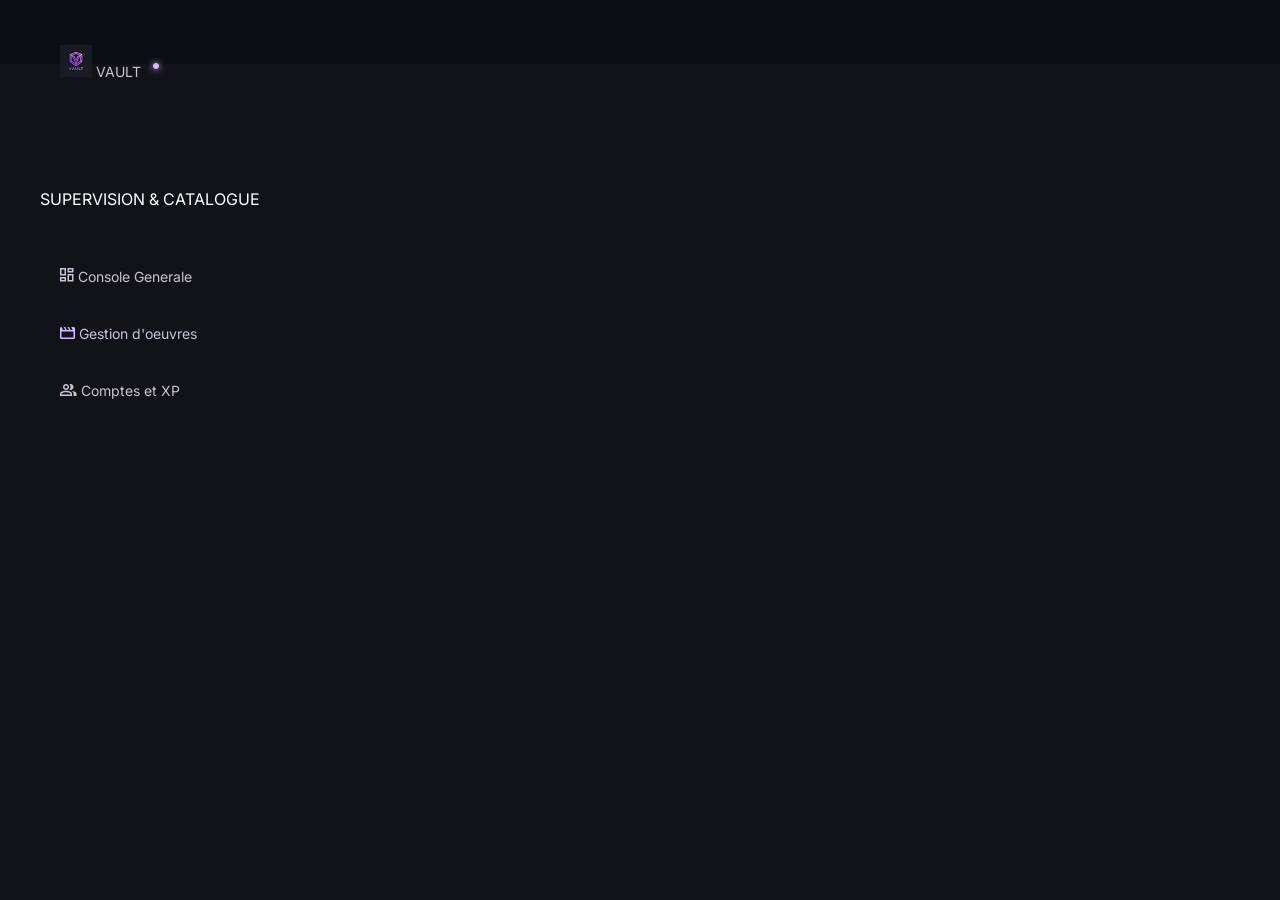
==== admin.html @ 94d4f2fa "Merge branch 'feature/admin_page_navigation' # Conflicts: #	admin.html #	assets/css/style.css" ====
<!doctype html>
<html lang="fr">
<head>
    <meta charset="UTF-8">
    <meta name="viewport" content="width=device-width, initial-scale=1">
    <meta name="color-scheme" content="dark">
    <title>Vault - Admin</title>
    <link rel="stylesheet" href="./assets/css/reset.css">
    <link rel="stylesheet" href="./assets/css/style.css">
    <link rel="stylesheet" href="./assets/css/pages/admin.css">
    <!-- Fonts  -->
    <link rel="preconnect" href="https://fonts.googleapis.com">
    <link rel="preconnect" href="https://fonts.gstatic.com" crossorigin>
    <link href="https://fonts.googleapis.com/css2?family=Inter:ital,opsz,wght@0,14..32,100..900;1,14..32,100..900&family=JetBrains+Mono:ital,wght@0,100..800;1,100..800&family=Space+Grotesk:wght@300..700&display=swap"
          rel="stylesheet">
</head>
<body>
<header>
    <nav class="navigation">
        <h2>
            <a href="index.html">
                <img src="./assets/images/VAULT Logo.png" alt="">
                VAULT
                <img src="./assets/images/point violet.png" alt="">
            </a>
        </h2>
        <p>SUPERVISION &amp; CATALOGUE</p>
        <ul>
            <li>
                <a href="#">
                    <img src="./assets/images/Icon admin 1.png" alt="">
                    Console Generale
                </a>
            </li>
            <li>
                <a href="#">
                    <img src="./assets/images/Icon admin 2.png" alt="">
                    Gestion d'oeuvres
                </a>
            </li>
            <li>
                <a href="#">
                    <img src="./assets/images/Icon admin 3.png" alt="">
                    Comptes et XP
                </a>
            </li>
        </ul>
    </nav>
</header>
<main>
    <!--- Le contenu de la page ICI --->
</main>
<footer>
    <!-- TODO -->
</footer>
</body>
</html>
---- assets/css/style.css ----
body {
    background-color: #111319;
}

/** Global header layout */

body > header {
    display: flex;
    align-items: center;
    justify-content: space-between;
    padding: 0 48px;
    height: 64px;
    white-space: nowrap;
    gap: 24px;
    font-family: Inter, sans-serif;
    background-color: #0C0E14D9;
}

body > header > div {
    gap: 24px;
    display: flex;
    align-items: center;
}

body > header div.right_container {
    gap: 16px;
}

body > header a {
    text-decoration: none;
    color: inherit;
}

/** Logo container */

body > header .main_logo_container {
    display: flex;
    align-items: center;
    gap: 8px;
    font-family: "Space Grotesk", sans-serif;
}

body > header .main_logo_container::after {
    content: "";
    display: block;
    width: 6px;
    height: 6px;
    background-color: #D0BCFF;
    border-radius: 50%;
    box-shadow: 0 0 8px 0 #D0BCFF;

}

body > header .main_logo_container .logo {
    height: 32px;
}

body > header .main_logo_container .logo img {
    height: 100%;
}

body > header .main_logo_container h2 {
    font-weight: 700;
    font-size: 18px;
    letter-spacing: 0.9px;
    color: #E2E2EB;
}

/** Navigation menu */

body > header nav {
    display: flex;
    align-items: baseline;
    gap: 24px;
}

body > header nav a {
    color: #CBC3D7;
    font-size: 14px;
    font-weight: 400;
    display: flex;
    align-items: center;
    gap: 4px;
}

body > header nav a.selected {
    color: #D0BCFF;
    font-weight: 600;
}

body > header nav a .inline_level_indicator {
    background-color: #33343B;
    padding: 2px 4px;
    border-radius: 4px;
    font-size: 10px;
    font-weight: 600;
    letter-spacing: 0.25px;
    color: #FFB95F;
    font-family: "JetBrains Mono", sans-serif;
}

body > header nav a .inline_admin_indicator {
    background-color: #6001D1;
    padding: 2px 4px;
    border-radius: 4px;
    font-size: 10px;
    font-weight: 600;
    letter-spacing: 0.5px;
    color: #C9AEFF;
    font-family: "JetBrains Mono", sans-serif;
}

/** Search bar */

body > header .search_bar {
    display: flex;
    align-items: center;
    background-color: #191B22;
    gap: 4px;
    padding: 4px 16px;
    border-radius: 8px;
}

body > header .search_bar input {
    min-width: 256px;
    background-color: transparent;
    border: none;
    padding: 0;
}

body > header .search_bar .icon {
    height: 13.5px;
}

body > header .search_bar .keyboard_indicator {
    padding: 2px 4px;
    background-color: #1E1F26;
    border-radius: 2px;
    font-weight: 600;
    font-size: 10px;
    color: #958EA0;
    letter-spacing: -0.25px;
    line-height: 12px;
    font-family: "JetBrains Mono", sans-serif;
}

body > header .search_bar input::placeholder {
    font-size: 12px;
    font-weight: 500;
    vertical-align: middle;
    color: #958EA0;
    font-family: "JetBrains Mono", sans-serif;
}

/** Level container */

body > header .level_container {
    display: flex;
    align-items: center;
    padding: 6px 16px;
    background-color: #191B22;
    border-radius: 12px;
    gap: 4px;
    font-size: 12px;
    font-weight: 700;
    font-family: "JetBrains Mono", sans-serif;
}

body > header .level_container .level_indicator {
    height: 20px;
    width: 20px;
    border-radius: 50%;
    /** Radial progress copied from https://nikitahl.com/circle-progress-bar-css */
    background: radial-gradient(closest-side, #191B22 79%, transparent 80% 100%),
    /* ---------------------------------| Place here the percentage of completion*/
    conic-gradient(#33343B calc(100% - 25%), #FFB95F 0);
}

body > header .level_container .level {
    color: #FFB95F;
}

body > header .level_container .dot_separator {
    font-weight: 400;
    font-family: Inter, sans-serif;
    color: #958EA0;
}

body > header .level_container .xp {
    font-size: 10px;
    font-weight: 500;
    color: #CBC3D7;
}

/** Account menu */

body > header .account_menu {
    display: flex;
    align-items: center;
    gap: 4px;
    padding: 2px;
}

body > header .account_menu .profile_picture {
    height: 32px;
    border-radius: 12px;
    border: 1px solid #D0BCFF66;
}

body > header .account_menu .caret {
    width: 7px;
}

body > main {
    padding: 24px 48px;
}
---- assets/css/pages/admin.css ----
.navigation li {
width: 340px;
margin-bottom: 10px;

}

.nav li:hover {
background-color: rgba(255, 255, 255, 0.10);
cursor: pointer;
}


.navigation {
    position: absolute;
    top: 30px;
    left: 40px;
    display: flex;
    flex-direction: column;
}


.navigation a {
    display: block;
    padding: 15px 20px;

    border-radius: 15px;
    text-decoration: none;
    transition: 0.2s;
}


.navigation a:hover {
background-color: #2c2c33;
color: #c5a3ff;
}

.navigation h2 {
    margin: 0 0 50px 0;
}

.navigation p {
    margin: 20px 0;
}

.navigation ul {
    list-style: none;
    padding: 0;
    margin: 0;
}


.navigation li {
    margin-bottom: 10px;
}

.navigation a {
    text-decoration: none;
}
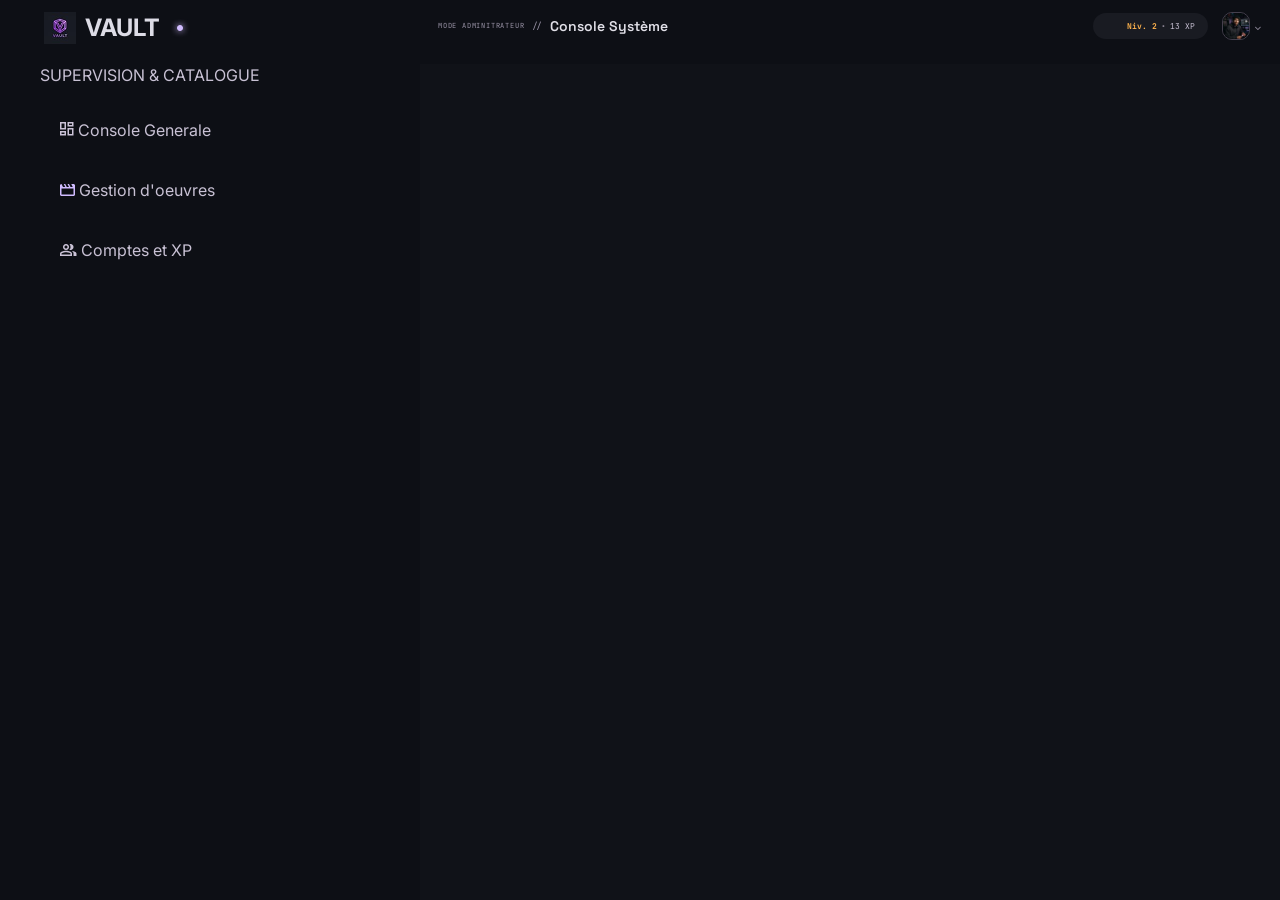
==== commit 6327807f: "Vault recentering with the addition of the top bar" ====
--- a/admin.html
+++ b/admin.html
@@ -6,7 +6,7 @@
     <meta name="color-scheme" content="dark">
     <title>Vault - Admin</title>
     <link rel="stylesheet" href="./assets/css/reset.css">
-    <link rel="stylesheet" href="./assets/css/style.css">
+    <link rel="stylesheet" href="./assets/css/style.css"> 
     <link rel="stylesheet" href="./assets/css/pages/admin.css">
     <!-- Fonts  -->
     <link rel="preconnect" href="https://fonts.googleapis.com">
@@ -15,43 +15,83 @@
           rel="stylesheet">
 </head>
 <body>
-<header>
-    <nav class="navigation">
-        <h2>
-            <a href="index.html">
-                <img src="./assets/images/VAULT Logo.png" alt="">
-                VAULT
-                <img src="./assets/images/point violet.png" alt="">
-            </a>
-        </h2>
-        <p>SUPERVISION &amp; CATALOGUE</p>
-        <ul>
-            <li>
-                <a href="#">
-                    <img src="./assets/images/Icon admin 1.png" alt="">
-                    Console Generale
+    <body class="admin_page">
+
+    <header class="admin_sidemenu">
+        <nav class="navigation">
+            <h2>
+                <a href="index.html">
+                    <img src="./assets/images/VAULT Logo.png" alt="">
+                    VAULT
+                    <img src="./assets/images/point violet.png" alt="">
                 </a>
-            </li>
-            <li>
-                <a href="#">
-                    <img src="./assets/images/Icon admin 2.png" alt="">
-                    Gestion d'oeuvres
-                </a>
-            </li>
-            <li>
-                <a href="#">
-                    <img src="./assets/images/Icon admin 3.png" alt="">
-                    Comptes et XP
-                </a>
-            </li>
-        </ul>
-    </nav>
-</header>
-<main>
-    <!--- Le contenu de la page ICI --->
-</main>
-<footer>
-    <!-- TODO -->
-</footer>
+            </h2>
+
+            <p>SUPERVISION &amp; CATALOGUE</p>
+
+            <ul>
+                <li>
+                    <a href="#">
+                        <img src="./assets/images/Icon admin 1.png" alt="">
+                        Console Generale
+                    </a>
+                </li>
+
+                <li>
+                    <a href="#">
+                        <img src="./assets/images/Icon admin 2.png" alt="">
+                        Gestion d'oeuvres
+                    </a>
+                </li>
+
+                <li>
+                    <a href="#">
+                        <img src="./assets/images/Icon admin 3.png" alt="">
+                        Comptes et XP
+                    </a>
+                </li>
+            </ul>
+        </nav>
+    </header>
+
+    <main class="top_bar">
+        <div class="console">
+            <div class="console_title">
+                <span class="console_mode">MODE ADMINITRATEUR</span>
+                <span class="console_separator">//</span>
+                <h1>Console Système</h1>
+            </div>
+
+            <div class="console_account">
+                <div class="console_experience">
+                    <img
+                        src="./assets/images/level-indicator.svg"
+                        alt=""
+                        class="console_indicator"
+                    >
+                    <span class="console_level">Niv. 2</span>
+                    <span class="console_dot">•</span>
+                    <span>13 XP</span>
+                </div>
+
+                <div class="console_profile">
+                    <img
+                        src="./assets/images/profil-picture.jpg"
+                        alt="Photo de profil"
+                        class="console_avatar"
+                    >
+                    <span class="console_arrow">⌄</span>
+                </div>
+            </div>
+        </div>
+
+        <!-- Page content -->
+    </main>
+
+    <footer class="admin_footer">
+        <!-- TODO -->
+    </footer>
+
+</body>
 </body>
 </html>
--- a/assets/css/style.css
+++ b/assets/css/style.css
@@ -1,214 +1,5 @@
 body {
     background-color: #111319;
-}
-
-/** Global header layout */
-
-body > header {
-    display: flex;
-    align-items: center;
-    justify-content: space-between;
-    padding: 0 48px;
-    height: 64px;
-    white-space: nowrap;
-    gap: 24px;
-    font-family: Inter, sans-serif;
-    background-color: #0C0E14D9;
-}
-
-body > header > div {
-    gap: 24px;
-    display: flex;
-    align-items: center;
-}
-
-body > header div.right_container {
-    gap: 16px;
-}
-
-body > header a {
-    text-decoration: none;
-    color: inherit;
-}
-
-/** Logo container */
-
-body > header .main_logo_container {
-    display: flex;
-    align-items: center;
-    gap: 8px;
-    font-family: "Space Grotesk", sans-serif;
-}
-
-body > header .main_logo_container::after {
-    content: "";
-    display: block;
-    width: 6px;
-    height: 6px;
-    background-color: #D0BCFF;
-    border-radius: 50%;
-    box-shadow: 0 0 8px 0 #D0BCFF;
-
-}
-
-body > header .main_logo_container .logo {
-    height: 32px;
-}
-
-body > header .main_logo_container .logo img {
-    height: 100%;
-}
-
-body > header .main_logo_container h2 {
-    font-weight: 700;
-    font-size: 18px;
-    letter-spacing: 0.9px;
-    color: #E2E2EB;
-}
-
-/** Navigation menu */
-
-body > header nav {
-    display: flex;
-    align-items: baseline;
-    gap: 24px;
-}
-
-body > header nav a {
-    color: #CBC3D7;
-    font-size: 14px;
-    font-weight: 400;
-    display: flex;
-    align-items: center;
-    gap: 4px;
-}
-
-body > header nav a.selected {
-    color: #D0BCFF;
-    font-weight: 600;
-}
-
-body > header nav a .inline_level_indicator {
-    background-color: #33343B;
-    padding: 2px 4px;
-    border-radius: 4px;
-    font-size: 10px;
-    font-weight: 600;
-    letter-spacing: 0.25px;
-    color: #FFB95F;
-    font-family: "JetBrains Mono", sans-serif;
-}
-
-body > header nav a .inline_admin_indicator {
-    background-color: #6001D1;
-    padding: 2px 4px;
-    border-radius: 4px;
-    font-size: 10px;
-    font-weight: 600;
-    letter-spacing: 0.5px;
-    color: #C9AEFF;
-    font-family: "JetBrains Mono", sans-serif;
-}
-
-/** Search bar */
-
-body > header .search_bar {
-    display: flex;
-    align-items: center;
-    background-color: #191B22;
-    gap: 4px;
-    padding: 4px 16px;
-    border-radius: 8px;
-}
-
-body > header .search_bar input {
-    min-width: 256px;
-    background-color: transparent;
-    border: none;
-    padding: 0;
-}
-
-body > header .search_bar .icon {
-    height: 13.5px;
-}
-
-body > header .search_bar .keyboard_indicator {
-    padding: 2px 4px;
-    background-color: #1E1F26;
-    border-radius: 2px;
-    font-weight: 600;
-    font-size: 10px;
-    color: #958EA0;
-    letter-spacing: -0.25px;
-    line-height: 12px;
-    font-family: "JetBrains Mono", sans-serif;
-}
-
-body > header .search_bar input::placeholder {
-    font-size: 12px;
-    font-weight: 500;
-    vertical-align: middle;
-    color: #958EA0;
-    font-family: "JetBrains Mono", sans-serif;
-}
-
-/** Level container */
-
-body > header .level_container {
-    display: flex;
-    align-items: center;
-    padding: 6px 16px;
-    background-color: #191B22;
-    border-radius: 12px;
-    gap: 4px;
-    font-size: 12px;
-    font-weight: 700;
-    font-family: "JetBrains Mono", sans-serif;
-}
-
-body > header .level_container .level_indicator {
-    height: 20px;
-    width: 20px;
-    border-radius: 50%;
-    /** Radial progress copied from https://nikitahl.com/circle-progress-bar-css */
-    background: radial-gradient(closest-side, #191B22 79%, transparent 80% 100%),
-    /* ---------------------------------| Place here the percentage of completion*/
-    conic-gradient(#33343B calc(100% - 25%), #FFB95F 0);
-}
-
-body > header .level_container .level {
-    color: #FFB95F;
-}
-
-body > header .level_container .dot_separator {
-    font-weight: 400;
-    font-family: Inter, sans-serif;
-    color: #958EA0;
-}
-
-body > header .level_container .xp {
-    font-size: 10px;
-    font-weight: 500;
-    color: #CBC3D7;
-}
-
-/** Account menu */
-
-body > header .account_menu {
-    display: flex;
-    align-items: center;
-    gap: 4px;
-    padding: 2px;
-}
-
-body > header .account_menu .profile_picture {
-    height: 32px;
-    border-radius: 12px;
-    border: 1px solid #D0BCFF66;
-}
-
-body > header .account_menu .caret {
-    width: 7px;
 }
 
 body > main {
--- a/assets/css/pages/admin.css
+++ b/assets/css/pages/admin.css
@@ -1,58 +1,221 @@
-.navigation li {
-width: 340px;
-margin-bottom: 10px;
-
-}
-
-.nav li:hover {
-background-color: rgba(255, 255, 255, 0.10);
-cursor: pointer;
-}
-
-
-.navigation {
-    position: absolute;
-    top: 30px;
-    left: 40px;
+.admin_page,
+.admin_page * {
+    box-sizing: border-box;
+}
+
+/* Page layout */
+
+.admin_page {
+    display: grid;
+    grid-template-columns: 420px minmax(0, 1fr);
+    grid-template-rows: 1fr auto;
+    align-items: stretch;
+    gap: 0;
+    min-height: 100vh;
+    margin: 0;
+    padding: 0;
+    background-color: #0d0f15;
+    color: #c8c1d4;
+    font-family: "Inter", sans-serif;
+}
+
+/* Sidebar */
+
+.admin_page > .admin_sidemenu {
+    grid-column: 1;
+    grid-row: 1 / 3;
+    position: static;
     display: flex;
     flex-direction: column;
-}
-
-
-.navigation a {
+    justify-content: flex-start;
+    align-items: stretch;
+    width: auto;
+    height: auto;
+    min-height: 0;
+    margin: 0;
+    padding: 10px 40px 30px;
+    transform: none;
+    background-color: #0d0f15;
+}
+
+.admin_page > .admin_sidemenu > .navigation {
+    position: static;
+    display: flex;
+    flex-direction: column;
+    justify-content: flex-start;
+    align-items: stretch;
+    flex: 0 0 auto;
+    gap: 0;
+    width: 100%;
+    height: auto;
+    min-height: 0;
+    margin: 0;
+    padding: 0;
+    transform: none;
+}
+
+.admin_page .navigation h2 a {
+    display: flex;
+    flex-direction: row;
+    align-items: center;
+    gap: 9px;
+    height: 35px;
+    padding: 0 4px;
+    color: #dddce6;
+    line-height: 1;
+    text-decoration: none;
+}
+
+.admin_page .navigation p {
+    margin: 20px 0;
+}
+
+.admin_page .navigation ul {
+    list-style: none;
+    margin: 0;
+    padding: 0;
+}
+
+.admin_page .navigation li {
+    width: 340px;
+    margin-bottom: 10px;
+}
+
+.admin_page .navigation a {
     display: block;
     padding: 15px 20px;
-
     border-radius: 15px;
+    color: inherit;
     text-decoration: none;
     transition: 0.2s;
 }
 
-
-.navigation a:hover {
-background-color: #2c2c33;
-color: #c5a3ff;
-}
-
-.navigation h2 {
-    margin: 0 0 50px 0;
-}
-
-.navigation p {
-    margin: 20px 0;
-}
-
-.navigation ul {
-    list-style: none;
-    padding: 0;
-    margin: 0;
-}
-
-
-.navigation li {
-    margin-bottom: 10px;
-}
-
-.navigation a {
-    text-decoration: none;
+.admin_page .navigation a:hover {
+    background-color: #2c2c33;
+    color: #c5a3ff;
+}
+
+/* Main content */
+
+.admin_page > .top_bar {
+    grid-column: 2;
+    grid-row: 1;
+    position: static;
+    display: block;
+    width: auto;
+    min-width: 0;
+    margin: 0;
+    padding: 0;
+    background-color: #101218;
+}
+
+.admin_page > .admin_footer {
+    grid-column: 2;
+    grid-row: 2;
+    position: static;
+    margin: 0;
+}
+
+/* Console bar */
+
+.console {
+    display: flex;
+    align-items: center;
+    justify-content: space-between;
+    flex-wrap: wrap;
+    gap: 12px 20px;
+    height: auto;
+    min-height: 64px;
+    padding: 12px 18px 24px;
+    background-color: #0d0f15;
+    color: #c8c1d4;
+    font-family: "Inter", sans-serif;
+}
+
+.console_title {
+    display: flex;
+    align-items: center;
+    flex-wrap: wrap;
+    gap: 8px;
+    min-width: 0;
+}
+
+.console_mode {
+    color: #9993a6;
+    font-family: "JetBrains Mono", monospace;
+    font-size: 7px;
+    letter-spacing: 0.8px;
+    white-space: nowrap;
+}
+
+.console_separator {
+    color: #9993a6;
+    font-family: "JetBrains Mono", monospace;
+    font-size: 9px;
+}
+
+.console_title h1 {
+    margin: 0;
+    color: #e0dfe7;
+    font-family: "Space Grotesk", sans-serif;
+    font-size: 14px;
+    font-weight: 600;
+    line-height: 1.2;
+    white-space: nowrap;
+}
+
+.console_account {
+    display: flex;
+    align-items: center;
+    gap: 14px;
+    flex-shrink: 0;
+}
+
+.console_experience {
+    display: flex;
+    align-items: center;
+    justify-content: center;
+    gap: 4px;
+    width: 115px;
+    height: 26px;
+    border-radius: 15px;
+    background-color: #191b22;
+    font-family: "JetBrains Mono", monospace;
+    font-size: 8px;
+    white-space: nowrap;
+}
+
+.console_indicator {
+    display: block;
+    width: 16px;
+    height: 16px;
+}
+
+.console_level {
+    color: #ffb34d;
+    font-weight: bold;
+}
+
+.console_dot {
+    color: #86808e;
+}
+
+.console_profile {
+    display: flex;
+    align-items: center;
+    gap: 4px;
+}
+
+.console_avatar {
+    display: block;
+    width: 28px;
+    height: 28px;
+    border: 1px solid #45404e;
+    border-radius: 10px;
+    object-fit: cover;
+}
+
+.console_arrow {
+    color: #9993a6;
+    font-size: 10px;
 }
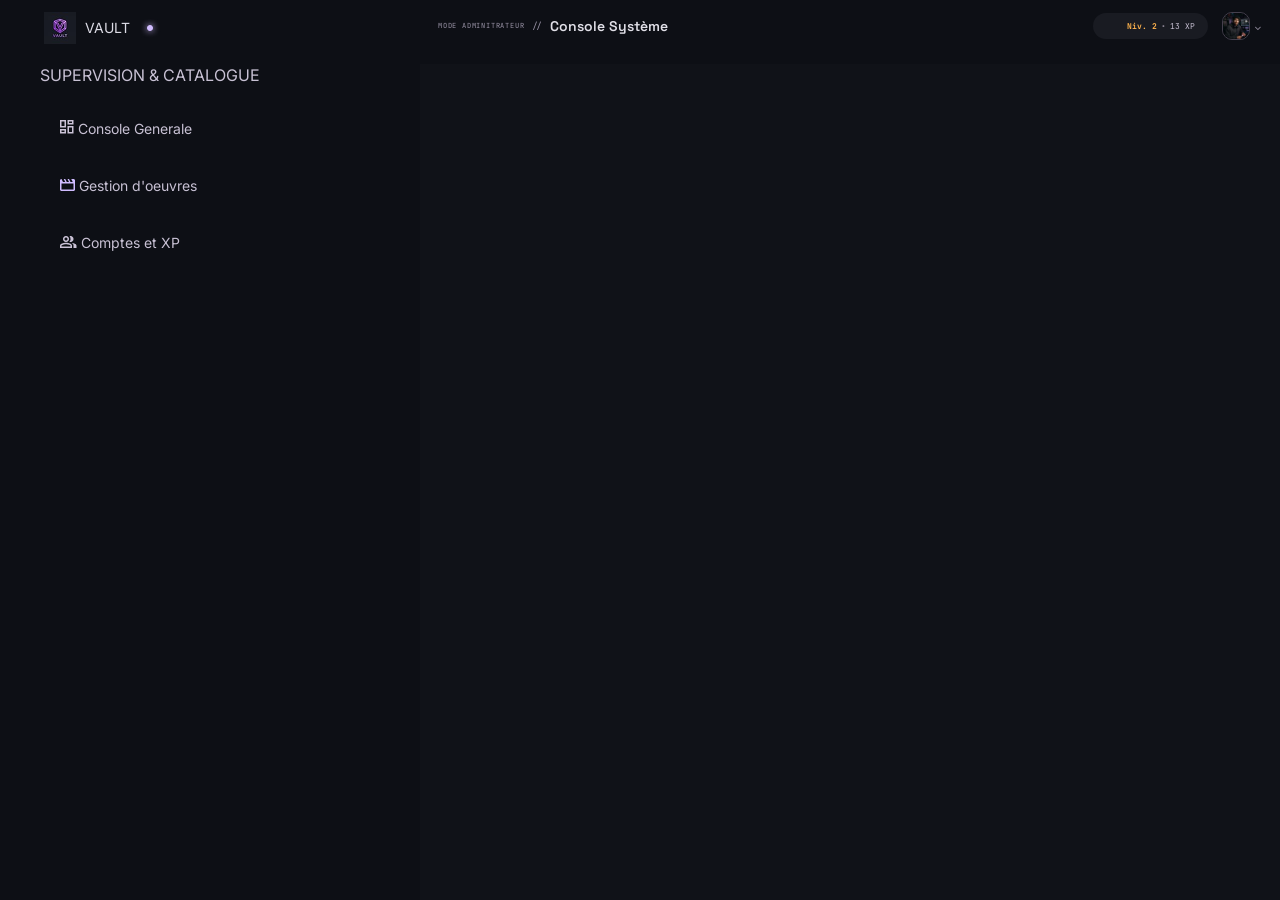
==== commit 9a03f760: "merge feature/admin_page_naviagtion" ====
--- a/admin.html
+++ b/admin.html
@@ -6,7 +6,8 @@
     <meta name="color-scheme" content="dark">
     <title>Vault - Admin</title>
     <link rel="stylesheet" href="./assets/css/reset.css">
-    <link rel="stylesheet" href="./assets/css/style.css"> 
+    <link rel="stylesheet" href="./assets/css/style.css">
+    <link rel="stylesheet" href="./assets/css/components/header.css">
     <link rel="stylesheet" href="./assets/css/pages/admin.css">
     <!-- Fonts  -->
     <link rel="preconnect" href="https://fonts.googleapis.com">
--- a/assets/css/components/header.css
+++ b/assets/css/components/header.css
@@ -0,0 +1,237 @@
+/** Global header layout */
+
+body > header {
+    display: flex;
+    align-items: center;
+    justify-content: space-between;
+    padding: 0 48px;
+    height: 64px;
+    white-space: nowrap;
+    gap: 24px;
+    font-family: Inter, sans-serif;
+    background-color: #0C0E14D9;
+}
+
+body > header > div {
+    gap: 24px;
+    display: flex;
+    align-items: center;
+}
+
+body > header div.right_container {
+    gap: 16px;
+}
+
+body > header a {
+    text-decoration: none;
+    color: inherit;
+}
+
+/** Logo container */
+
+body > header .main_logo_container {
+    display: flex;
+    align-items: center;
+    gap: 8px;
+    font-family: "Space Grotesk", sans-serif;
+}
+
+body > header .main_logo_container::after {
+    content: "";
+    display: block;
+    width: 6px;
+    height: 6px;
+    background-color: #D0BCFF;
+    border-radius: 50%;
+    box-shadow: 0 0 8px 0 #D0BCFF;
+
+}
+
+body > header .main_logo_container .logo {
+    height: 32px;
+}
+
+body > header .main_logo_container .logo img {
+    height: 100%;
+}
+
+body > header .main_logo_container h2 {
+    font-weight: 700;
+    font-size: 18px;
+    letter-spacing: 0.9px;
+    color: #E2E2EB;
+}
+
+/** Navigation menu */
+
+body > header nav {
+    display: flex;
+    align-items: baseline;
+    gap: 24px;
+}
+
+body > header nav a {
+    color: #CBC3D7;
+    font-size: 14px;
+    font-weight: 400;
+    display: flex;
+    align-items: center;
+    gap: 4px;
+}
+
+body > header nav a.selected {
+    color: #D0BCFF;
+    font-weight: 600;
+}
+
+body > header nav a .inline_level_indicator {
+    background-color: #33343B;
+    padding: 2px 4px;
+    border-radius: 4px;
+    font-size: 10px;
+    font-weight: 600;
+    letter-spacing: 0.25px;
+    color: #FFB95F;
+    font-family: "JetBrains Mono", sans-serif;
+}
+
+body > header nav a .inline_admin_indicator {
+    background-color: #6001D1;
+    padding: 2px 4px;
+    border-radius: 4px;
+    font-size: 10px;
+    font-weight: 600;
+    letter-spacing: 0.5px;
+    color: #C9AEFF;
+    font-family: "JetBrains Mono", sans-serif;
+}
+
+/** Search bar */
+
+body > header .search_bar {
+    display: flex;
+    align-items: center;
+    background-color: #191B22;
+    gap: 4px;
+    padding: 4px 16px;
+    border-radius: 8px;
+}
+
+body > header .search_bar input {
+    min-width: 256px;
+    background-color: transparent;
+    border: none;
+    padding: 0;
+}
+
+body > header .search_bar .icon {
+    height: 13.5px;
+}
+
+body > header .search_bar .keyboard_indicator {
+    padding: 2px 4px;
+    background-color: #1E1F26;
+    border-radius: 2px;
+    font-weight: 600;
+    font-size: 10px;
+    color: #958EA0;
+    letter-spacing: -0.25px;
+    line-height: 12px;
+    font-family: "JetBrains Mono", sans-serif;
+}
+
+body > header .search_bar input::placeholder {
+    font-size: 12px;
+    font-weight: 500;
+    vertical-align: middle;
+    color: #958EA0;
+    font-family: "JetBrains Mono", sans-serif;
+}
+
+/** Level container */
+
+body > header .level_container {
+    display: flex;
+    align-items: center;
+    padding: 6px 16px;
+    background-color: #191B22;
+    border-radius: 12px;
+    gap: 4px;
+    font-size: 12px;
+    font-weight: 700;
+    font-family: "JetBrains Mono", sans-serif;
+}
+
+body > header .level_container .level_indicator {
+    height: 20px;
+    width: 20px;
+    border-radius: 50%;
+    /** Radial progress copied from https://nikitahl.com/circle-progress-bar-css */
+    background: radial-gradient(closest-side, #191B22 79%, transparent 80% 100%),
+    conic-gradient(#33343B calc(100% - 25%), #FFB95F 0);
+    /* ---------------------------------| Place here the percentage of completion*/
+}
+
+body > header .level_container .level {
+    color: #FFB95F;
+}
+
+body > header .level_container .dot_separator {
+    font-weight: 400;
+    font-family: Inter, sans-serif;
+    color: #958EA0;
+}
+
+body > header .level_container .xp {
+    font-size: 10px;
+    font-weight: 500;
+    color: #CBC3D7;
+}
+
+/** Account menu */
+
+body > header .account_menu {
+    display: flex;
+    align-items: center;
+    gap: 4px;
+    padding: 2px;
+}
+
+body > header .account_menu .profile_picture {
+    height: 32px;
+    border-radius: 12px;
+    border: 1px solid #D0BCFF66;
+}
+
+body > header .account_menu .caret {
+    width: 7px;
+}
+
+@media screen and (max-width: 1170px) {
+    body > header .level_container {
+        display: none;
+    }
+}
+
+@media screen and (max-width: 1000px) {
+    body > header .search_bar {
+        display: none;
+    }
+}
+
+@media screen and (max-width: 640px) {
+    body > header nav a .inline_level_indicator,
+    body > header nav a .inline_admin_indicator {
+        display: none;
+    }
+
+    body > header {
+        padding: 0 15px;
+    }
+}
+
+@media screen and (max-width: 530px) {
+    body > header nav a:not(.selected) {
+        display: none;
+    }
+}
--- a/assets/css/pages/admin.css
+++ b/assets/css/pages/admin.css
@@ -115,6 +115,11 @@
     position: static;
     margin: 0;
 }
+
+.navigation li {
+    margin-bottom: 10px;
+}
+
 
 /* Console bar */
 
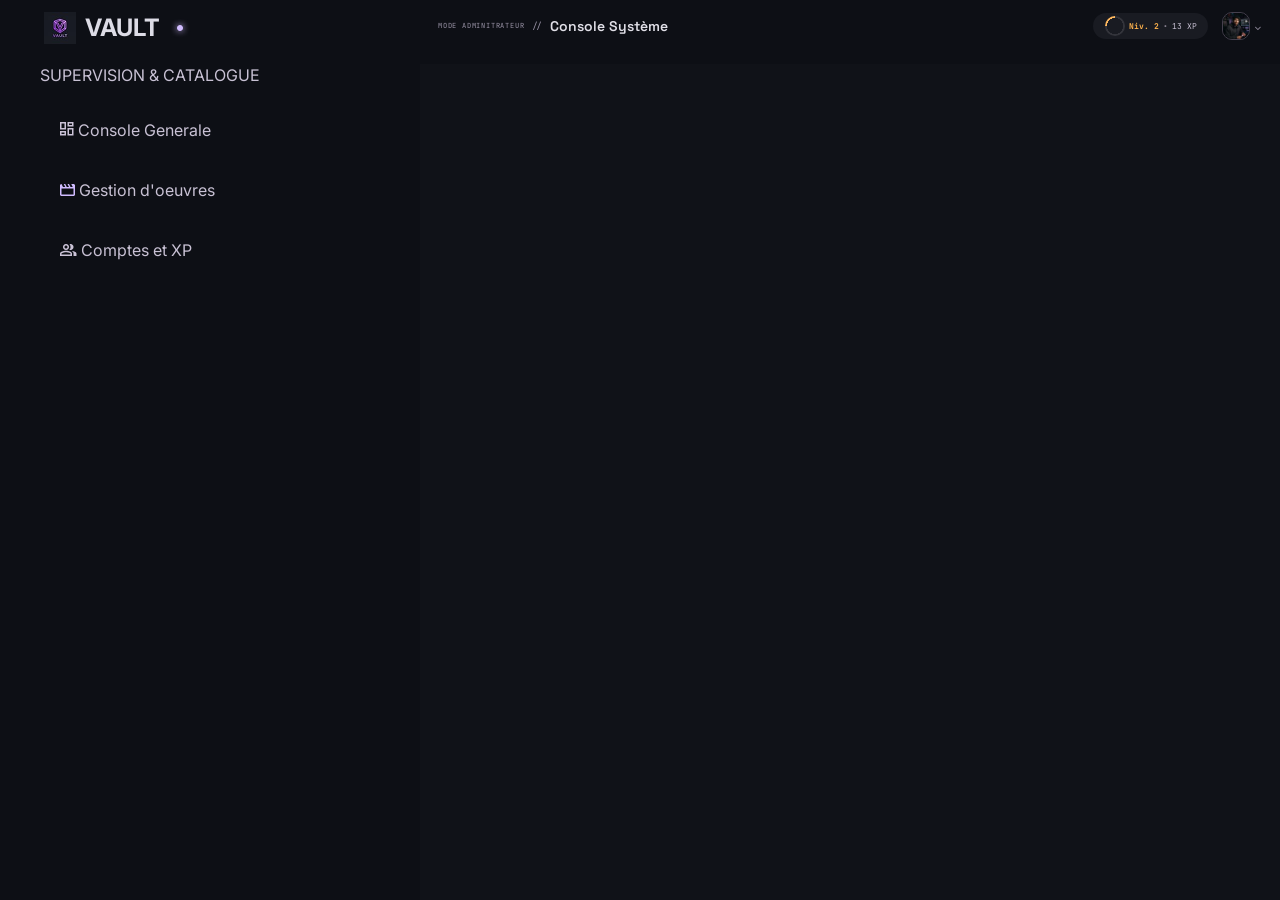
==== commit 9758d14f: "level indicator replacement" ====
--- a/admin.html
+++ b/admin.html
@@ -6,8 +6,7 @@
     <meta name="color-scheme" content="dark">
     <title>Vault - Admin</title>
     <link rel="stylesheet" href="./assets/css/reset.css">
-    <link rel="stylesheet" href="./assets/css/style.css">
-    <link rel="stylesheet" href="./assets/css/components/header.css">
+    <link rel="stylesheet" href="./assets/css/style.css"> 
     <link rel="stylesheet" href="./assets/css/pages/admin.css">
     <!-- Fonts  -->
     <link rel="preconnect" href="https://fonts.googleapis.com">
@@ -65,11 +64,8 @@
 
             <div class="console_account">
                 <div class="console_experience">
-                    <img
-                        src="./assets/images/level-indicator.svg"
-                        alt=""
-                        class="console_indicator"
-                    >
+                                <div class="level_indicator"></div>
+
                     <span class="console_level">Niv. 2</span>
                     <span class="console_dot">•</span>
                     <span>13 XP</span>
--- a/assets/css/pages/admin.css
+++ b/assets/css/pages/admin.css
@@ -115,11 +115,6 @@
     position: static;
     margin: 0;
 }
-
-.navigation li {
-    margin-bottom: 10px;
-}
-
 
 /* Console bar */
 
@@ -190,6 +185,16 @@
     white-space: nowrap;
 }
 
+.level_indicator {
+    height: 20px;
+    width: 20px;
+    border-radius: 50%;
+    /** Radial progress copied from https://nikitahl.com/circle-progress-bar-css */
+    background: radial-gradient(closest-side, #191B22 79%, transparent 80% 100%),
+    conic-gradient(#33343B calc(100% - 25%), #FFB95F 0);
+    /* ---------------------------------| Place here the percentage of completion*/
+}
+
 .console_indicator {
     display: block;
     width: 16px;
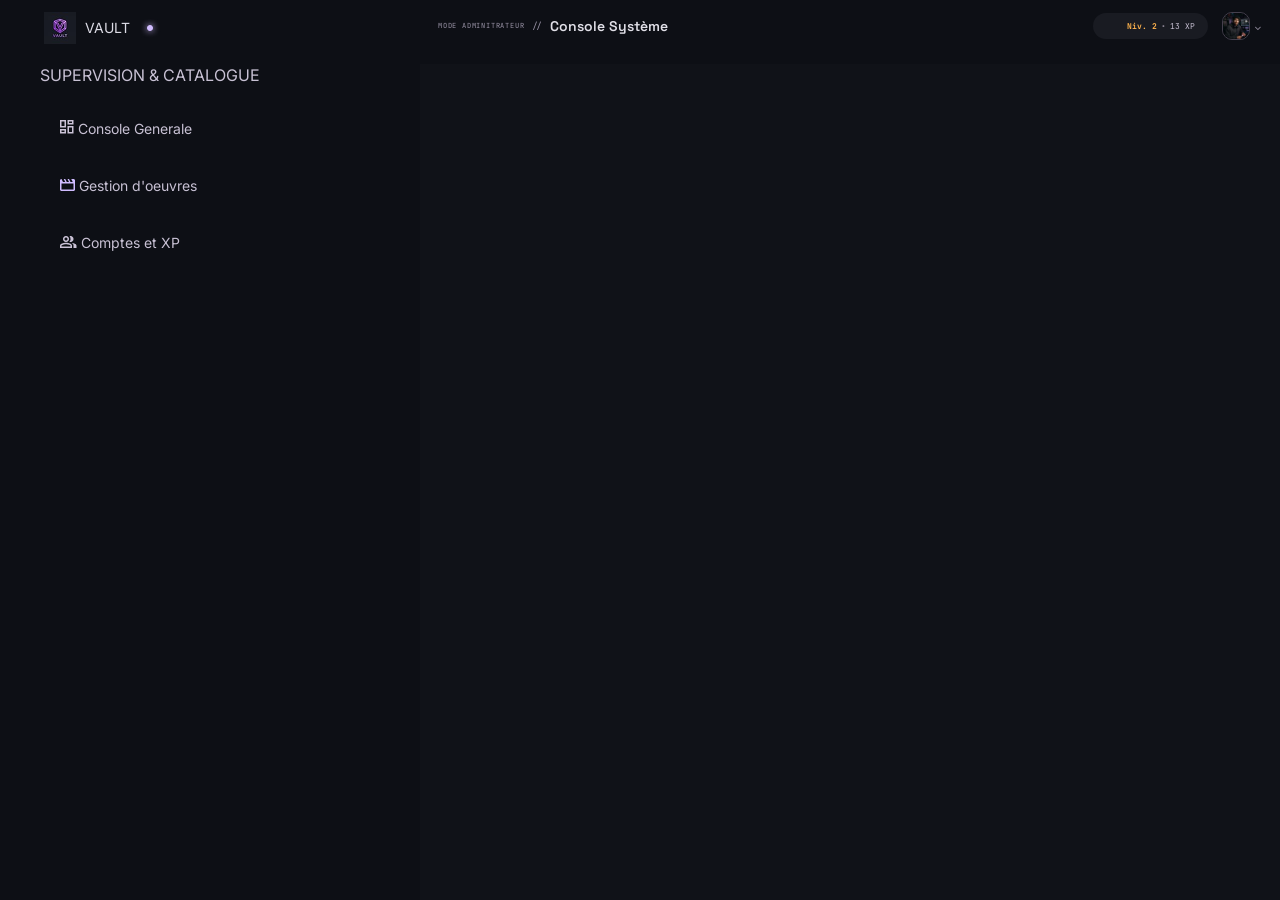
==== commit 1f7ac32e: "j'ai fait le footer" ====
--- a/admin.html
+++ b/admin.html
@@ -6,7 +6,8 @@
     <meta name="color-scheme" content="dark">
     <title>Vault - Admin</title>
     <link rel="stylesheet" href="./assets/css/reset.css">
-    <link rel="stylesheet" href="./assets/css/style.css"> 
+    <link rel="stylesheet" href="./assets/css/style.css">
+    <link rel="stylesheet" href="./assets/css/components/header.css">
     <link rel="stylesheet" href="./assets/css/pages/admin.css">
     <!-- Fonts  -->
     <link rel="preconnect" href="https://fonts.googleapis.com">
@@ -64,8 +65,11 @@
 
             <div class="console_account">
                 <div class="console_experience">
-                                <div class="level_indicator"></div>
-
+                    <img
+                        src="./assets/images/level-indicator.svg"
+                        alt=""
+                        class="console_indicator"
+                    >
                     <span class="console_level">Niv. 2</span>
                     <span class="console_dot">•</span>
                     <span>13 XP</span>
--- a/assets/css/components/header.css
+++ b/assets/css/components/header.css
@@ -0,0 +1,237 @@
+/** Global header layout */
+
+body > header {
+    display: flex;
+    align-items: center;
+    justify-content: space-between;
+    padding: 0 48px;
+    height: 64px;
+    white-space: nowrap;
+    gap: 24px;
+    font-family: Inter, sans-serif;
+    background-color: #0C0E14D9;
+}
+
+body > header > div {
+    gap: 24px;
+    display: flex;
+    align-items: center;
+}
+
+body > header div.right_container {
+    gap: 16px;
+}
+
+body > header a {
+    text-decoration: none;
+    color: inherit;
+}
+
+/** Logo container */
+
+body > header .main_logo_container {
+    display: flex;
+    align-items: center;
+    gap: 8px;
+    font-family: "Space Grotesk", sans-serif;
+}
+
+body > header .main_logo_container::after {
+    content: "";
+    display: block;
+    width: 6px;
+    height: 6px;
+    background-color: #D0BCFF;
+    border-radius: 50%;
+    box-shadow: 0 0 8px 0 #D0BCFF;
+
+}
+
+body > header .main_logo_container .logo {
+    height: 32px;
+}
+
+body > header .main_logo_container .logo img {
+    height: 100%;
+}
+
+body > header .main_logo_container h2 {
+    font-weight: 700;
+    font-size: 18px;
+    letter-spacing: 0.9px;
+    color: #E2E2EB;
+}
+
+/** Navigation menu */
+
+body > header nav {
+    display: flex;
+    align-items: baseline;
+    gap: 24px;
+}
+
+body > header nav a {
+    color: #CBC3D7;
+    font-size: 14px;
+    font-weight: 400;
+    display: flex;
+    align-items: center;
+    gap: 4px;
+}
+
+body > header nav a.selected {
+    color: #D0BCFF;
+    font-weight: 600;
+}
+
+body > header nav a .inline_level_indicator {
+    background-color: #33343B;
+    padding: 2px 4px;
+    border-radius: 4px;
+    font-size: 10px;
+    font-weight: 600;
+    letter-spacing: 0.25px;
+    color: #FFB95F;
+    font-family: "JetBrains Mono", sans-serif;
+}
+
+body > header nav a .inline_admin_indicator {
+    background-color: #6001D1;
+    padding: 2px 4px;
+    border-radius: 4px;
+    font-size: 10px;
+    font-weight: 600;
+    letter-spacing: 0.5px;
+    color: #C9AEFF;
+    font-family: "JetBrains Mono", sans-serif;
+}
+
+/** Search bar */
+
+body > header .search_bar {
+    display: flex;
+    align-items: center;
+    background-color: #191B22;
+    gap: 4px;
+    padding: 4px 16px;
+    border-radius: 8px;
+}
+
+body > header .search_bar input {
+    min-width: 256px;
+    background-color: transparent;
+    border: none;
+    padding: 0;
+}
+
+body > header .search_bar .icon {
+    height: 13.5px;
+}
+
+body > header .search_bar .keyboard_indicator {
+    padding: 2px 4px;
+    background-color: #1E1F26;
+    border-radius: 2px;
+    font-weight: 600;
+    font-size: 10px;
+    color: #958EA0;
+    letter-spacing: -0.25px;
+    line-height: 12px;
+    font-family: "JetBrains Mono", sans-serif;
+}
+
+body > header .search_bar input::placeholder {
+    font-size: 12px;
+    font-weight: 500;
+    vertical-align: middle;
+    color: #958EA0;
+    font-family: "JetBrains Mono", sans-serif;
+}
+
+/** Level container */
+
+body > header .level_container {
+    display: flex;
+    align-items: center;
+    padding: 6px 16px;
+    background-color: #191B22;
+    border-radius: 12px;
+    gap: 4px;
+    font-size: 12px;
+    font-weight: 700;
+    font-family: "JetBrains Mono", sans-serif;
+}
+
+body > header .level_container .level_indicator {
+    height: 20px;
+    width: 20px;
+    border-radius: 50%;
+    /** Radial progress copied from https://nikitahl.com/circle-progress-bar-css */
+    background: radial-gradient(closest-side, #191B22 79%, transparent 80% 100%),
+    conic-gradient(#33343B calc(100% - 25%), #FFB95F 0);
+    /* ---------------------------------| Place here the percentage of completion*/
+}
+
+body > header .level_container .level {
+    color: #FFB95F;
+}
+
+body > header .level_container .dot_separator {
+    font-weight: 400;
+    font-family: Inter, sans-serif;
+    color: #958EA0;
+}
+
+body > header .level_container .xp {
+    font-size: 10px;
+    font-weight: 500;
+    color: #CBC3D7;
+}
+
+/** Account menu */
+
+body > header .account_menu {
+    display: flex;
+    align-items: center;
+    gap: 4px;
+    padding: 2px;
+}
+
+body > header .account_menu .profile_picture {
+    height: 32px;
+    border-radius: 12px;
+    border: 1px solid #D0BCFF66;
+}
+
+body > header .account_menu .caret {
+    width: 7px;
+}
+
+@media screen and (max-width: 1170px) {
+    body > header .level_container {
+        display: none;
+    }
+}
+
+@media screen and (max-width: 1000px) {
+    body > header .search_bar {
+        display: none;
+    }
+}
+
+@media screen and (max-width: 640px) {
+    body > header nav a .inline_level_indicator,
+    body > header nav a .inline_admin_indicator {
+        display: none;
+    }
+
+    body > header {
+        padding: 0 15px;
+    }
+}
+
+@media screen and (max-width: 530px) {
+    body > header nav a:not(.selected) {
+        display: none;
+    }
+}
--- a/assets/css/pages/admin.css
+++ b/assets/css/pages/admin.css
@@ -115,6 +115,11 @@
     position: static;
     margin: 0;
 }
+
+.navigation li {
+    margin-bottom: 10px;
+}
+
 
 /* Console bar */
 
@@ -185,16 +190,6 @@
     white-space: nowrap;
 }
 
-.level_indicator {
-    height: 20px;
-    width: 20px;
-    border-radius: 50%;
-    /** Radial progress copied from https://nikitahl.com/circle-progress-bar-css */
-    background: radial-gradient(closest-side, #191B22 79%, transparent 80% 100%),
-    conic-gradient(#33343B calc(100% - 25%), #FFB95F 0);
-    /* ---------------------------------| Place here the percentage of completion*/
-}
-
 .console_indicator {
     display: block;
     width: 16px;
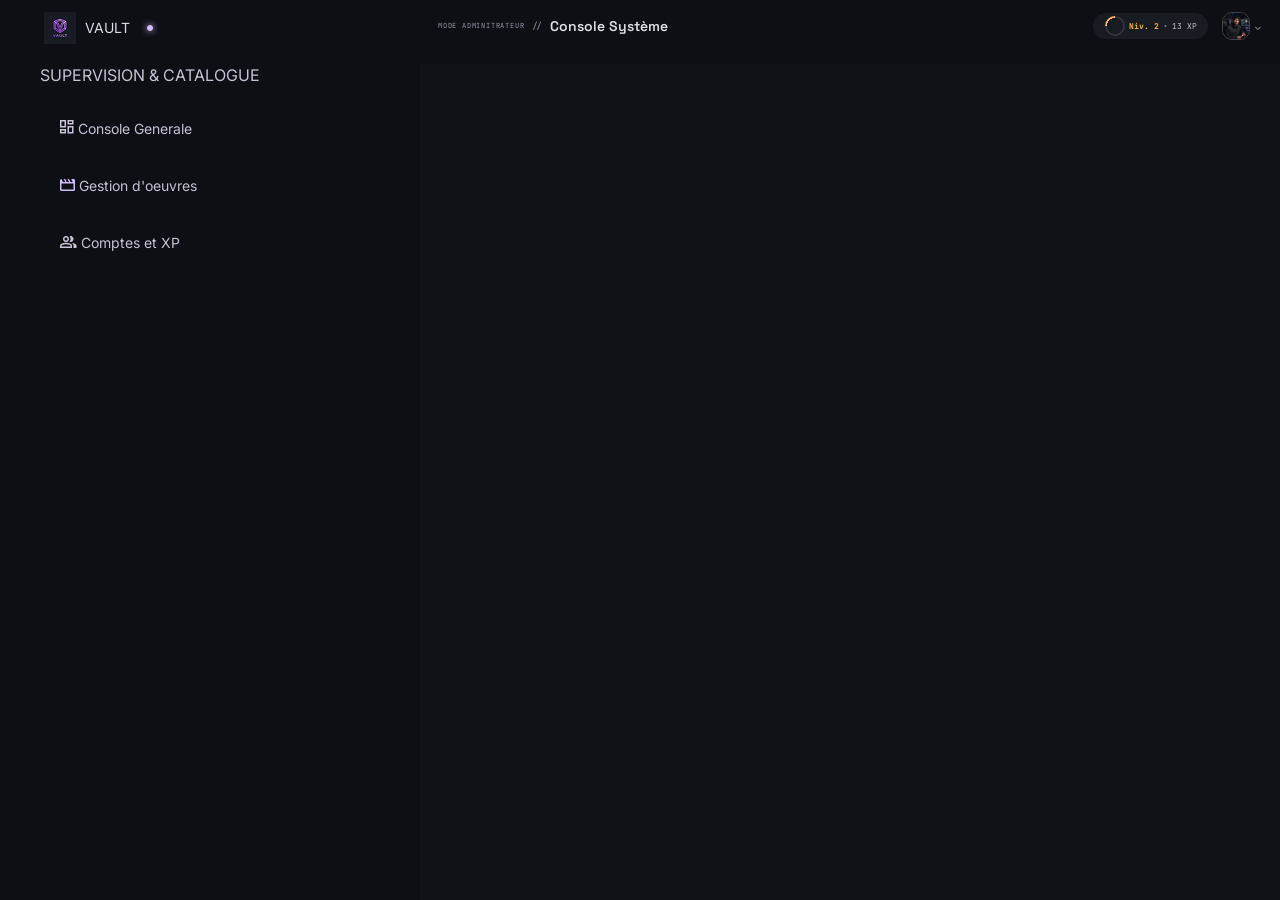
==== commit e9f123a7: "new commit" ====
--- a/admin.html
+++ b/admin.html
@@ -65,11 +65,8 @@
 
             <div class="console_account">
                 <div class="console_experience">
-                    <img
-                        src="./assets/images/level-indicator.svg"
-                        alt=""
-                        class="console_indicator"
-                    >
+                                <div class="level_indicator"></div>
+
                     <span class="console_level">Niv. 2</span>
                     <span class="console_dot">•</span>
                     <span>13 XP</span>
--- a/assets/css/pages/admin.css
+++ b/assets/css/pages/admin.css
@@ -190,6 +190,16 @@
     white-space: nowrap;
 }
 
+.level_indicator {
+    height: 20px;
+    width: 20px;
+    border-radius: 50%;
+    /** Radial progress copied from https://nikitahl.com/circle-progress-bar-css */
+    background: radial-gradient(closest-side, #191B22 79%, transparent 80% 100%),
+    conic-gradient(#33343B calc(100% - 25%), #FFB95F 0);
+    /* ---------------------------------| Place here the percentage of completion*/
+}
+
 .console_indicator {
     display: block;
     width: 16px;
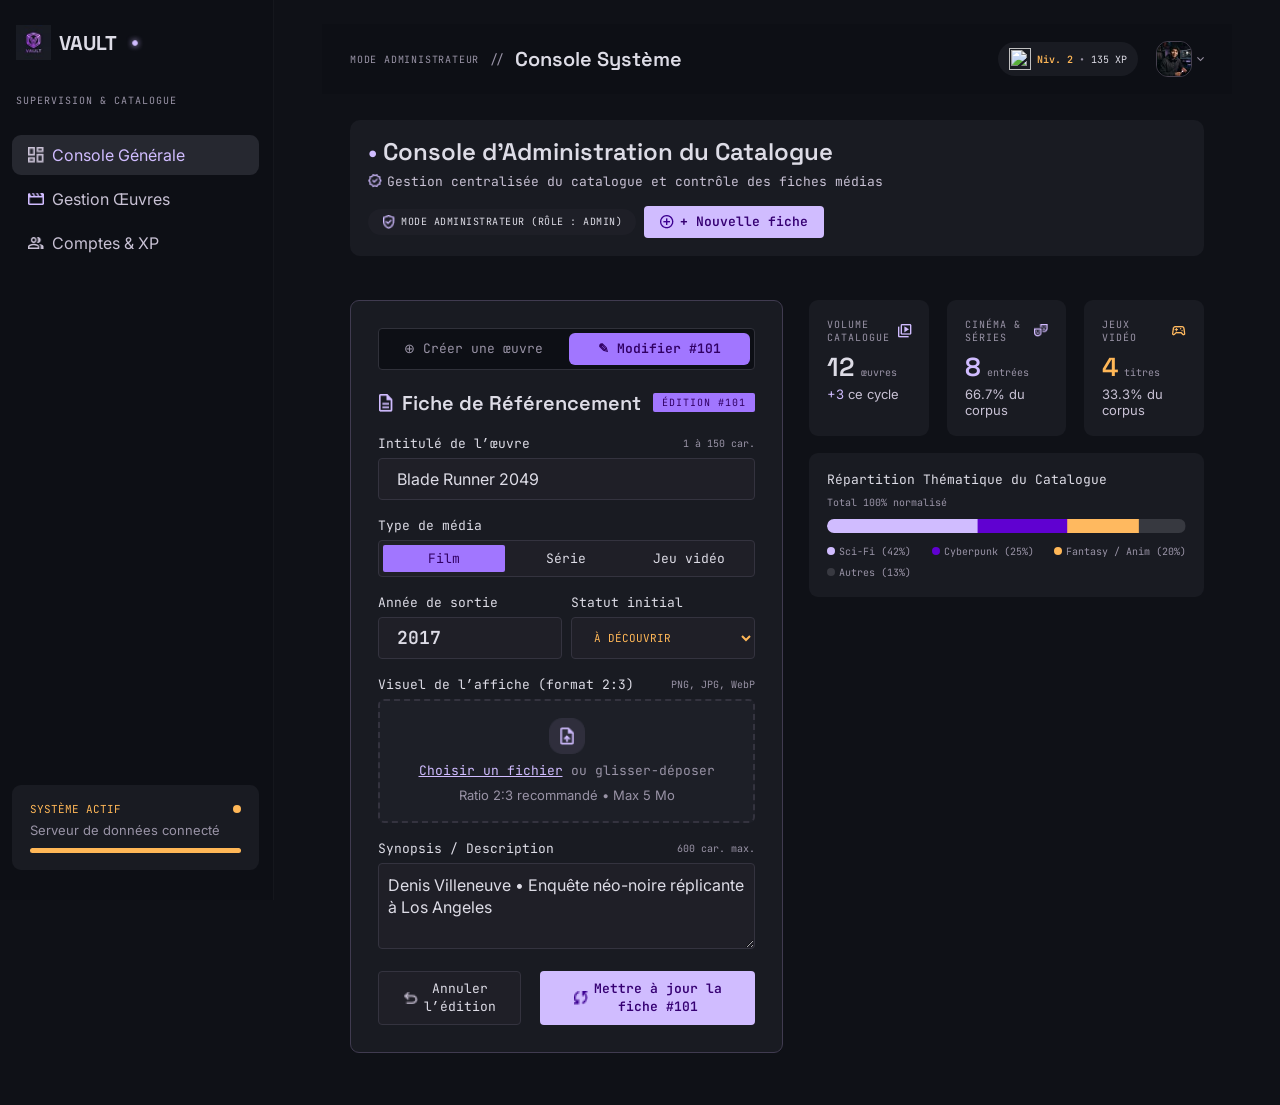
==== commit 1bda9bd6: "continuation of the admin page" ====
--- a/admin.html
+++ b/admin.html
@@ -7,24 +7,22 @@
     <title>Vault - Admin</title>
     <link rel="stylesheet" href="./assets/css/reset.css">
     <link rel="stylesheet" href="./assets/css/style.css">
-    <link rel="stylesheet" href="./assets/css/components/header.css">
     <link rel="stylesheet" href="./assets/css/pages/admin.css">
-    <!-- Fonts  -->
+    <!-- Polices -->
     <link rel="preconnect" href="https://fonts.googleapis.com">
     <link rel="preconnect" href="https://fonts.gstatic.com" crossorigin>
-    <link href="https://fonts.googleapis.com/css2?family=Inter:ital,opsz,wght@0,14..32,100..900;1,14..32,100..900&family=JetBrains+Mono:ital,wght@0,100..800;1,100..800&family=Space+Grotesk:wght@300..700&display=swap"
-          rel="stylesheet">
+    <link href="https://fonts.googleapis.com/css2?family=Inter:wght@400;500;600;700&family=JetBrains+Mono:wght@400;500;600&family=Space+Grotesk:wght@400;500;600;700&display=swap" rel="stylesheet">
 </head>
-<body>
-    <body class="admin_page">
-
-    <header class="admin_sidemenu">
-        <nav class="navigation">
+<body class="admin_page">
+
+    <!-- Menu de gauche -->
+    <aside class="admin_sidemenu">
+        <nav class="navigation" aria-label="Administration">
             <h2>
                 <a href="index.html">
-                    <img src="./assets/images/VAULT Logo.png" alt="">
+                    <img class="brand_logo" src="./assets/images/VAULT Logo.png" alt="">
                     VAULT
-                    <img src="./assets/images/point violet.png" alt="">
+                    <img class="brand_dot" src="./assets/images/point violet.png" alt="">
                 </a>
             </h2>
 
@@ -32,64 +30,210 @@
 
             <ul>
                 <li>
-                    <a href="#">
+                    <a class="nav_active" href="admin.html" aria-current="page">
                         <img src="./assets/images/Icon admin 1.png" alt="">
-                        Console Generale
+                        Console Générale
                     </a>
                 </li>
-
                 <li>
-                    <a href="#">
+                    <a href="#record_form">
                         <img src="./assets/images/Icon admin 2.png" alt="">
-                        Gestion d'oeuvres
+                        Gestion Œuvres
                     </a>
                 </li>
-
                 <li>
-                    <a href="#">
+                    <a href="profile.html">
                         <img src="./assets/images/Icon admin 3.png" alt="">
-                        Comptes et XP
+                        Comptes &amp; XP
                     </a>
                 </li>
             </ul>
         </nav>
-    </header>
+
+        <div class="system_card">
+            <p class="system_title">SYSTÈME ACTIF <span class="status_dot" aria-hidden="true"></span></p>
+            <p class="system_text">Serveur de données connecté</p>
+            <div class="system_progress" aria-hidden="true"></div>
+        </div>
+    </aside>
 
     <main class="top_bar">
+
+        <!-- Barre du haut -->
         <div class="console">
             <div class="console_title">
-                <span class="console_mode">MODE ADMINITRATEUR</span>
+                <span class="console_mode">MODE ADMINISTRATEUR</span>
                 <span class="console_separator">//</span>
                 <h1>Console Système</h1>
             </div>
 
             <div class="console_account">
                 <div class="console_experience">
-                                <div class="level_indicator"></div>
-
+                    <img class="level_indicator" src="./assets/images/level-indicator.svg" alt="">
                     <span class="console_level">Niv. 2</span>
                     <span class="console_dot">•</span>
-                    <span>13 XP</span>
+                    <span>135 XP</span>
                 </div>
-
-                <div class="console_profile">
-                    <img
-                        src="./assets/images/profil-picture.jpg"
-                        alt="Photo de profil"
-                        class="console_avatar"
-                    >
-                    <span class="console_arrow">⌄</span>
-                </div>
+                <a class="console_profile" href="profile.html" aria-label="Mon profil">
+                    <img class="console_avatar" src="./assets/images/profil-picture.jpg" alt="">
+                    <img class="console_arrow" src="./assets/images/arrow-down.svg" alt="">
+                </a>
             </div>
         </div>
 
-        <!-- Page content -->
+        <div class="dashboard">
+
+            <!-- Présentation de la page -->
+            <section class="admin_banner" aria-labelledby="dashboard_title">
+                <div>
+                    <h2 id="dashboard_title"><span class="title_dot">•</span> Console d’Administration du Catalogue</h2>
+                    <p class="banner_subtitle">
+                        <img class="small_icon" src="./assets/images/coche_valider.png" alt="">
+                        Gestion centralisée du catalogue et contrôle des fiches médias
+                    </p>
+                </div>
+                <div class="banner_actions">
+                    <span class="admin_badge">
+                        <img class="small_icon" src="./assets/images/coche_valider 2.png" alt="">
+                        MODE ADMINISTRATEUR (RÔLE : ADMIN)
+                    </span>
+                    <button class="new_button" type="button">
+                        <img class="small_icon" src="./assets/images/plus_entouré.png" alt="">
+                        + Nouvelle fiche
+                    </button>
+                </div>
+            </section>
+
+            <div class="dashboard_content">
+
+                <!-- Formulaire de référencement -->
+                <form class="record_form" id="record_form" aria-labelledby="form_title">
+                    <div class="form_tabs">
+                        <button type="button">⊕ Créer une œuvre</button>
+                        <button class="tab_active" type="button">✎ Modifier #101</button>
+                    </div>
+
+                    <div class="form_heading">
+                        <h3 id="form_title">
+                            <img class="document_icon" src="./assets/images/fichier.png" alt="">
+                            Fiche de Référencement
+                        </h3>
+                        <span class="edition_badge">ÉDITION #101</span>
+                    </div>
+
+                    <div class="form_field">
+                        <div class="field_heading">
+                            <label for="record_name">Intitulé de l’œuvre</label>
+                            <small>1 à 150 car.</small>
+                        </div>
+                        <input id="record_name" name="record_name" type="text" value="Blade Runner 2049" maxlength="150" required>
+                    </div>
+
+                    <fieldset class="form_field media_field">
+                        <legend>Type de média</legend>
+                        <div class="media_choices">
+                            <input id="media_film" name="media_type" type="radio" value="film" checked>
+                            <label for="media_film">Film</label>
+                            <input id="media_series" name="media_type" type="radio" value="series">
+                            <label for="media_series">Série</label>
+                            <input id="media_game" name="media_type" type="radio" value="game">
+                            <label for="media_game">Jeu vidéo</label>
+                        </div>
+                    </fieldset>
+
+                    <div class="field_row">
+                        <div class="form_field">
+                            <label class="field_label" for="release_year">Année de sortie</label>
+                            <input class="year_input" id="release_year" name="release_year" type="number" value="2017">
+                        </div>
+                        <div class="form_field">
+                            <label class="field_label" for="initial_status">Statut initial</label>
+                            <select class="status_select" id="initial_status" name="initial_status">
+                                <option value="discover">À DÉCOUVRIR</option>
+                                <option value="in_progress">EN COURS</option>
+                                <option value="finished">TERMINÉ</option>
+                            </select>
+                        </div>
+                    </div>
+
+                    <div class="form_field">
+                        <div class="field_heading">
+                            <label for="poster_file">Visuel de l’affiche (format 2:3)</label>
+                            <small>PNG, JPG, WebP</small>
+                        </div>
+                        <div class="upload_zone">
+                            <img class="upload_icon" src="./assets/images/fichier_import.png" alt="">
+                            <p><span class="upload_link">Choisir un fichier</span> ou glisser-déposer</p>
+                            <p class="upload_hint" id="poster_hint">Ratio 2:3 recommandé • Max 5 Mo</p>
+                            <input id="poster_file" name="poster_file" type="file" accept="image/png,image/jpeg,image/webp" aria-describedby="poster_hint">
+                        </div>
+                    </div>
+
+                    <div class="form_field synopsis_field">
+                        <div class="field_heading">
+                            <label for="record_synopsis">Synopsis / Description</label>
+                            <small>600 car. max.</small>
+                        </div>
+                        <textarea id="record_synopsis" name="record_synopsis" maxlength="600">Denis Villeneuve • Enquête néo-noire réplicante à Los Angeles</textarea>
+                    </div>
+
+                    <div class="form_actions">
+                        <button class="cancel_button" type="reset">
+                            <img class="small_icon" src="./assets/images/fleche_retour.png" alt="">
+                            <span>Annuler<br>l’édition</span>
+                        </button>
+                        <button class="update_button" type="button">
+                            <img class="small_icon" src="./assets/images/actualiser.png" alt="">
+                            <span>Mettre à jour la<br>fiche #101</span>
+                        </button>
+                    </div>
+                </form>
+
+                <!-- Statistiques du catalogue -->
+                <section class="catalog_stats" aria-label="Statistiques du catalogue">
+                    <div class="stats_cards">
+                        <article class="stat_card">
+                            <div class="stat_heading">
+                                <h3>VOLUME CATALOGUE</h3>
+                                <img class="small_icon" src="./assets/images/media.png" alt="">
+                            </div>
+                            <p class="stat_number"><strong>12</strong> <span>œuvres</span></p>
+                            <p class="stat_detail"><span class="purple_text">+3</span> ce cycle</p>
+                        </article>
+                        <article class="stat_card">
+                            <div class="stat_heading">
+                                <h3>CINÉMA &amp; SÉRIES</h3>
+                                <img class="small_icon" src="./assets/images/masque.png" alt="">
+                            </div>
+                            <p class="stat_number"><strong class="purple_text">8</strong> <span>entrées</span></p>
+                            <p class="stat_detail">66.7% du corpus</p>
+                        </article>
+                        <article class="stat_card">
+                            <div class="stat_heading">
+                                <h3>JEUX VIDÉO</h3>
+                                <img class="small_icon" src="./assets/images/manette.png" alt="">
+                            </div>
+                            <p class="stat_number"><strong class="orange_text">4</strong> <span>titres</span></p>
+                            <p class="stat_detail">33.3% du corpus</p>
+                        </article>
+                    </div>
+
+                    <article class="distribution_card">
+                        <div class="distribution_heading">
+                            <h3>Répartition Thématique du Catalogue</h3>
+                            <span>Total 100% normalisé</span>
+                        </div>
+                        <img class="distribution_bar" src="./assets/images/bar_%25.png" alt="">
+                        <ul class="distribution_legend">
+                            <li><span class="legend_dot scifi_dot" aria-hidden="true"></span>Sci-Fi (42%)</li>
+                            <li><span class="legend_dot cyberpunk_dot" aria-hidden="true"></span>Cyberpunk (25%)</li>
+                            <li><span class="legend_dot fantasy_dot" aria-hidden="true"></span>Fantasy / Anim (20%)</li>
+                            <li><span class="legend_dot other_dot" aria-hidden="true"></span>Autres (13%)</li>
+                        </ul>
+                    </article>
+                </section>
+            </div>
+        </div>
     </main>
-
-    <footer class="admin_footer">
-        <!-- TODO -->
-    </footer>
-
 </body>
-</body>
-</html>+</html>
--- a/assets/css/pages/admin.css
+++ b/assets/css/pages/admin.css
@@ -1,236 +1,823 @@
+/* Base de la page admin */
+
 .admin_page,
 .admin_page * {
     box-sizing: border-box;
 }
 
-/* Page layout */
-
 .admin_page {
     display: grid;
-    grid-template-columns: 420px minmax(0, 1fr);
-    grid-template-rows: 1fr auto;
-    align-items: stretch;
-    gap: 0;
+    grid-template-columns: 274px minmax(0, 1fr);
     min-height: 100vh;
+    background-color: #0f1117;
+    color: #dddce6;
+    font-family: "Inter", sans-serif;
+    font-size: 16px;
+}
+
+.admin_page h1,
+.admin_page h2,
+.admin_page h3 {
+    margin: 0;
+    font-family: "Space Grotesk", sans-serif;
+    font-weight: 600;
+}
+
+.admin_page button,
+.admin_page input,
+.admin_page select,
+.admin_page textarea {
+    font: inherit;
+    color: inherit;
+}
+
+.admin_page button {
+    cursor: pointer;
+}
+
+.admin_page a {
+    color: inherit;
+    text-decoration: none;
+}
+
+.admin_page :focus-visible {
+    outline: 2px solid #d0bcff;
+    outline-offset: 3px;
+}
+
+.small_icon {
+    width: 14px;
+    height: 14px;
+    object-fit: contain;
+    flex-shrink: 0;
+}
+
+.purple_text,
+.title_dot {
+    color: #d0bcff;
+}
+
+.orange_text {
+    color: #ffb757;
+}
+
+/* Menu de gauche */
+
+.admin_sidemenu {
+    position: sticky;
+    top: 0;
+    display: flex;
+    flex-direction: column;
+    height: 100vh;
+    padding: 25px 14px 30px 12px;
+    background-color: #0d0f15;
+    border-right: 1px solid #15171d;
+    overflow-y: auto;
+}
+
+.navigation h2 {
+    margin: 0 4px 34px;
+    font-size: 20px;
+    font-weight: 700;
+}
+
+.navigation h2 a {
+    display: flex;
+    align-items: center;
+    gap: 8px;
+    height: 35px;
+    line-height: 1;
+}
+
+.brand_logo {
+    width: 35px;
+    height: 35px;
+    object-fit: contain;
+}
+
+.brand_dot {
+    width: 20px;
+    height: 20px;
+    object-fit: contain;
+}
+
+.navigation > p {
+    margin: 0 4px 28px;
+    color: #9993a6;
+    font-family: "JetBrains Mono", monospace;
+    font-size: 10px;
+    letter-spacing: 1px;
+}
+
+.navigation ul {
     margin: 0;
     padding: 0;
+    list-style: none;
+}
+
+.navigation li {
+    margin-bottom: 4px;
+}
+
+.navigation li a {
+    display: flex;
+    align-items: center;
+    gap: 8px;
+    min-height: 40px;
+    padding: 10px 16px;
+    border-radius: 9px;
+    color: #c8c1d4;
+}
+
+.navigation li img {
+    width: 16px;
+    height: 16px;
+    object-fit: contain;
+}
+
+.navigation li a:hover,
+.navigation li .nav_active {
+    background-color: #262830;
+    color: #d0bcff;
+}
+
+.system_card {
+    margin-top: auto;
+    padding: 17px 18px;
+    border-radius: 9px;
+    background-color: #191b22;
+}
+
+.system_title {
+    display: flex;
+    align-items: center;
+    justify-content: space-between;
+    color: #ffb757;
+    font-family: "JetBrains Mono", monospace;
+    font-size: 11px;
+}
+
+.status_dot,
+.legend_dot {
+    display: inline-block;
+    width: 8px;
+    height: 8px;
+    border-radius: 50%;
+    flex-shrink: 0;
+}
+
+.status_dot {
+    background-color: #ffb757;
+}
+
+.system_text {
+    margin-top: 6px;
+    color: #9993a6;
+    font-size: 13px;
+}
+
+.system_progress {
+    height: 5px;
+    margin-top: 10px;
+    border-radius: 4px;
+    background-color: #ffb757;
+}
+
+/* Barre du haut */
+
+.top_bar {
+    min-width: 0;
+}
+
+.console {
+    display: flex;
+    align-items: center;
+    justify-content: space-between;
+    gap: 20px;
+    min-height: 70px;
+    padding: 16px 28px;
     background-color: #0d0f15;
+}
+
+.console_title,
+.console_account,
+.console_experience,
+.console_profile {
+    display: flex;
+    align-items: center;
+}
+
+.console_title {
+    gap: 10px;
+}
+
+.console_mode,
+.console_separator {
+    color: #9993a6;
+    font-family: "JetBrains Mono", monospace;
+}
+
+.console_mode {
+    font-size: 10px;
+    letter-spacing: 0.8px;
+}
+
+.console_separator {
+    font-size: 13px;
+}
+
+.console_title h1 {
+    font-size: 20px;
+}
+
+.console_account {
+    gap: 18px;
+    flex-shrink: 0;
+}
+
+.console_experience {
+    justify-content: center;
+    gap: 6px;
+    width: 140px;
+    height: 34px;
+    border-radius: 20px;
+    background-color: #191b22;
+    font-family: "JetBrains Mono", monospace;
+    font-size: 10px;
+}
+
+.level_indicator {
+    width: 22px;
+    height: 22px;
+}
+
+.console_level {
+    color: #ffb757;
+    font-weight: 600;
+}
+
+.console_dot {
+    color: #9993a6;
+}
+
+.console_profile {
+    gap: 5px;
+}
+
+.console_avatar {
+    width: 36px;
+    height: 36px;
+    border: 1px solid #45404e;
+    border-radius: 12px;
+    object-fit: cover;
+}
+
+.console_arrow {
+    width: 7px;
+}
+
+/* Bandeau de présentation */
+
+.dashboard {
+    padding: 26px 28px 28px;
+}
+
+.admin_banner {
+    display: flex;
+    align-items: center;
+    justify-content: space-between;
+    flex-wrap: wrap;
+    gap: 16px;
+    min-height: 88px;
+    padding: 18px;
+    border-radius: 10px;
+    background-color: #191b22;
+}
+
+.admin_banner h2 {
+    font-size: 24px;
+    line-height: 1.2;
+}
+
+.banner_subtitle {
+    display: flex;
+    align-items: center;
+    gap: 5px;
+    margin-top: 6px;
     color: #c8c1d4;
-    font-family: "Inter", sans-serif;
-}
-
-/* Sidebar */
-
-.admin_page > .admin_sidemenu {
-    grid-column: 1;
-    grid-row: 1 / 3;
-    position: static;
-    display: flex;
-    flex-direction: column;
-    justify-content: flex-start;
-    align-items: stretch;
-    width: auto;
-    height: auto;
-    min-height: 0;
-    margin: 0;
-    padding: 10px 40px 30px;
-    transform: none;
-    background-color: #0d0f15;
-}
-
-.admin_page > .admin_sidemenu > .navigation {
-    position: static;
-    display: flex;
-    flex-direction: column;
-    justify-content: flex-start;
-    align-items: stretch;
-    flex: 0 0 auto;
-    gap: 0;
-    width: 100%;
-    height: auto;
-    min-height: 0;
-    margin: 0;
-    padding: 0;
-    transform: none;
-}
-
-.admin_page .navigation h2 a {
-    display: flex;
-    flex-direction: row;
-    align-items: center;
-    gap: 9px;
-    height: 35px;
-    padding: 0 4px;
-    color: #dddce6;
-    line-height: 1;
-    text-decoration: none;
-}
-
-.admin_page .navigation p {
-    margin: 20px 0;
-}
-
-.admin_page .navigation ul {
-    list-style: none;
-    margin: 0;
-    padding: 0;
-}
-
-.admin_page .navigation li {
-    width: 340px;
-    margin-bottom: 10px;
-}
-
-.admin_page .navigation a {
-    display: block;
-    padding: 15px 20px;
-    border-radius: 15px;
-    color: inherit;
-    text-decoration: none;
-    transition: 0.2s;
-}
-
-.admin_page .navigation a:hover {
-    background-color: #2c2c33;
-    color: #c5a3ff;
-}
-
-/* Main content */
-
-.admin_page > .top_bar {
-    grid-column: 2;
-    grid-row: 1;
-    position: static;
-    display: block;
-    width: auto;
+    font-family: "JetBrains Mono", monospace;
+    font-size: 13px;
+}
+
+.banner_actions {
+    display: flex;
+    align-items: center;
+    flex-wrap: wrap;
+    gap: 8px;
+}
+
+.admin_badge {
+    display: flex;
+    align-items: center;
+    gap: 5px;
+    padding: 6px 14px;
+    border-radius: 20px;
+    background-color: #1e1f27;
+    font-family: "JetBrains Mono", monospace;
+    font-size: 10px;
+    letter-spacing: 0.5px;
+}
+
+.admin_page .new_button,
+.admin_page .update_button {
+    border: none;
+    background-color: #d0bcff;
+    color: #360073;
+    font-weight: 600;
+}
+
+.admin_page .new_button {
+    display: flex;
+    align-items: center;
+    justify-content: center;
+    gap: 6px;
+    min-height: 32px;
+    padding: 6px 16px;
+    border-radius: 4px;
+    font-family: "JetBrains Mono", monospace;
+    font-size: 13px;
+}
+
+.dashboard_content {
+    display: grid;
+    grid-template-columns: 433px minmax(0, 1fr);
+    align-items: start;
+    gap: 26px;
+    margin-top: 44px;
+}
+
+/* Formulaire */
+
+.record_form {
     min-width: 0;
     margin: 0;
-    padding: 0;
-    background-color: #101218;
-}
-
-.admin_page > .admin_footer {
-    grid-column: 2;
-    grid-row: 2;
-    position: static;
-    margin: 0;
-}
-
-.navigation li {
-    margin-bottom: 10px;
-}
-
-
-/* Console bar */
-
-.console {
+    padding: 27px;
+    border: 1px solid #403b50;
+    border-radius: 9px;
+    background-color: #191b22;
+}
+
+.form_tabs {
+    display: flex;
+    gap: 4px;
+    height: 42px;
+    margin-bottom: 20px;
+    padding: 4px;
+    border: 1px solid #30313a;
+    border-radius: 4px;
+    background-color: #0d0f15;
+}
+
+.form_tabs button {
+    flex: 1;
+    border: none;
+    border-radius: 6px;
+    background-color: transparent;
+    color: #9993a6;
+    font-family: "JetBrains Mono", monospace;
+    font-size: 13px;
+}
+
+.form_tabs .tab_active {
+    background-color: #a176ff;
+    color: #310064;
+    font-weight: 600;
+}
+
+.form_heading {
     display: flex;
     align-items: center;
     justify-content: space-between;
     flex-wrap: wrap;
-    gap: 12px 20px;
-    height: auto;
-    min-height: 64px;
-    padding: 12px 18px 24px;
-    background-color: #0d0f15;
+    gap: 8px;
+    margin-bottom: 20px;
+}
+
+.form_heading h3 {
+    display: flex;
+    align-items: center;
+    gap: 8px;
+    font-size: 20px;
+}
+
+.document_icon {
+    width: 16px;
+    height: 18px;
+    object-fit: contain;
+}
+
+.edition_badge {
+    padding: 3px 9px;
+    border-radius: 2px;
+    background-color: #a176ff;
+    color: #310064;
+    font-family: "JetBrains Mono", monospace;
+    font-size: 10px;
+    letter-spacing: 1px;
+}
+
+.form_field {
+    min-width: 0;
+    margin-bottom: 18px;
+}
+
+.field_heading,
+.field_label,
+.media_field legend {
+    margin-bottom: 6px;
+    font-family: "JetBrains Mono", monospace;
+    font-size: 13px;
+    line-height: 16px;
+}
+
+.field_heading {
+    display: flex;
+    justify-content: space-between;
+    align-items: center;
+    gap: 8px;
+}
+
+.field_heading small {
+    color: #9993a6;
+    font-size: 10px;
+    white-space: nowrap;
+}
+
+.field_label {
+    display: block;
+}
+
+.record_form input[type="text"],
+.record_form input[type="number"],
+.record_form select,
+.record_form textarea {
+    display: block;
+    width: 100%;
+    height: 42px;
+    padding: 9px 18px;
+    border: 1px solid #34333f;
+    border-radius: 4px;
+    background-color: #1f1f27;
+}
+
+.media_field {
+    margin: 0 0 18px;
+    padding: 0;
+    border: none;
+}
+
+.media_field legend {
+    padding: 0;
+}
+
+.media_choices {
+    display: flex;
+    padding: 4px;
+    border: 1px solid #34333f;
+    border-radius: 4px;
+    background-color: #1f1f27;
+}
+
+.media_choices input {
+    position: absolute;
+    width: 1px;
+    height: 1px;
+    opacity: 0;
+}
+
+.media_choices label {
+    flex: 1;
+    padding: 5px;
+    border-radius: 2px;
+    text-align: center;
+    font-family: "JetBrains Mono", monospace;
+    font-size: 13px;
+    cursor: pointer;
+}
+
+.media_choices input:checked + label {
+    background-color: #a176ff;
+    color: #310064;
+}
+
+.media_choices input:focus-visible + label {
+    outline: 2px solid #d0bcff;
+    outline-offset: 2px;
+}
+
+.field_row {
+    display: flex;
+    gap: 9px;
+}
+
+.field_row .form_field {
+    flex: 1;
+}
+
+.record_form .year_input {
+    font-family: "JetBrains Mono", monospace;
+    font-size: 18px;
+    font-weight: 600;
+}
+
+.record_form .status_select {
+    color: #ffb757;
+    font-family: "JetBrains Mono", monospace;
+    font-size: 11px;
+}
+
+.upload_zone {
+    position: relative;
+    display: flex;
+    flex-direction: column;
+    align-items: center;
+    justify-content: center;
+    gap: 8px;
+    min-height: 124px;
+    padding: 16px;
+    border: 2px dashed #34333f;
+    border-radius: 6px;
+    background-color: #1d1f27;
+    color: #9993a6;
+    font-family: "JetBrains Mono", monospace;
+    font-size: 13px;
+    text-align: center;
+}
+
+.upload_icon {
+    width: 36px;
+    height: 36px;
+}
+
+.upload_link {
+    color: #d0bcff;
+    text-decoration: underline;
+}
+
+.upload_hint {
+    font-family: "Inter", sans-serif;
+}
+
+.upload_zone input {
+    position: absolute;
+    top: 0;
+    left: 0;
+    width: 100%;
+    height: 100%;
+    opacity: 0;
+    cursor: pointer;
+}
+
+.upload_zone:focus-within {
+    border-color: #d0bcff;
+}
+
+.synopsis_field {
+    margin-bottom: 0;
+}
+
+.record_form textarea {
+    height: 86px;
+    padding: 10px 9px;
+    line-height: 22px;
+    resize: vertical;
+}
+
+.form_actions {
+    display: flex;
+    gap: 19px;
+    margin-top: 22px;
+}
+
+.form_actions button {
+    display: flex;
+    align-items: center;
+    justify-content: center;
+    gap: 6px;
+    min-height: 54px;
+    padding: 8px;
+    border-radius: 4px;
+    font-family: "JetBrains Mono", monospace;
+    font-size: 13px;
+    line-height: 18px;
+}
+
+.cancel_button {
+    width: 38%;
+    border: 1px solid #34333f;
+    background-color: #1f1f27;
+}
+
+.update_button {
+    flex: 1;
+}
+
+/* Cartes de statistiques */
+
+.catalog_stats {
+    min-width: 0;
+}
+
+.stats_cards {
+    display: grid;
+    grid-template-columns: repeat(3, 1fr);
+    gap: 18px;
+}
+
+.stat_card {
+    min-width: 0;
+    min-height: 114px;
+    padding: 18px;
+    border-radius: 9px;
+    background-color: #191b22;
+}
+
+.stat_heading {
+    display: flex;
+    align-items: center;
+    justify-content: space-between;
+    gap: 8px;
+}
+
+.stat_heading h3 {
+    color: #9993a6;
+    font-family: "JetBrains Mono", monospace;
+    font-size: 10px;
+    font-weight: 400;
+    letter-spacing: 1px;
+}
+
+.stat_number {
+    display: flex;
+    align-items: baseline;
+    gap: 6px;
+    margin-top: 8px;
+}
+
+.stat_number strong {
+    font-family: "Space Grotesk", sans-serif;
+    font-size: 26px;
+    font-weight: 600;
+    line-height: 30px;
+}
+
+.stat_number span {
+    color: #9993a6;
+    font-family: "JetBrains Mono", monospace;
+    font-size: 10px;
+}
+
+.stat_detail {
+    margin-top: 4px;
     color: #c8c1d4;
-    font-family: "Inter", sans-serif;
-}
-
-.console_title {
-    display: flex;
-    align-items: center;
+    font-size: 13px;
+}
+
+.distribution_card {
+    margin-top: 17px;
+    padding: 18px;
+    border-radius: 9px;
+    background-color: #191b22;
+}
+
+.distribution_heading {
+    display: flex;
+    align-items: center;
+    justify-content: space-between;
     flex-wrap: wrap;
     gap: 8px;
-    min-width: 0;
-}
-
-.console_mode {
-    color: #9993a6;
-    font-family: "JetBrains Mono", monospace;
-    font-size: 7px;
-    letter-spacing: 0.8px;
-    white-space: nowrap;
-}
-
-.console_separator {
-    color: #9993a6;
-    font-family: "JetBrains Mono", monospace;
-    font-size: 9px;
-}
-
-.console_title h1 {
-    margin: 0;
-    color: #e0dfe7;
-    font-family: "Space Grotesk", sans-serif;
-    font-size: 14px;
-    font-weight: 600;
-    line-height: 1.2;
-    white-space: nowrap;
-}
-
-.console_account {
-    display: flex;
-    align-items: center;
-    gap: 14px;
-    flex-shrink: 0;
-}
-
-.console_experience {
-    display: flex;
-    align-items: center;
-    justify-content: center;
+    font-family: "JetBrains Mono", monospace;
+}
+
+.distribution_heading h3 {
+    font-family: inherit;
+    font-size: 13px;
+    font-weight: 400;
+}
+
+.distribution_heading > span {
+    color: #9993a6;
+    font-size: 10px;
+}
+
+.distribution_bar {
+    display: block;
+    width: 100%;
+    height: 14px;
+    margin-top: 10px;
+    border-radius: 7px;
+}
+
+.distribution_legend {
+    display: flex;
+    justify-content: space-between;
+    flex-wrap: wrap;
+    gap: 8px;
+    margin: 12px 0 0;
+    padding: 0;
+    list-style: none;
+}
+
+.distribution_legend li {
+    display: flex;
+    align-items: center;
     gap: 4px;
-    width: 115px;
-    height: 26px;
-    border-radius: 15px;
-    background-color: #191b22;
-    font-family: "JetBrains Mono", monospace;
-    font-size: 8px;
-    white-space: nowrap;
-}
-
-.level_indicator {
-    height: 20px;
-    width: 20px;
-    border-radius: 50%;
-    /** Radial progress copied from https://nikitahl.com/circle-progress-bar-css */
-    background: radial-gradient(closest-side, #191B22 79%, transparent 80% 100%),
-    conic-gradient(#33343B calc(100% - 25%), #FFB95F 0);
-    /* ---------------------------------| Place here the percentage of completion*/
-}
-
-.console_indicator {
-    display: block;
-    width: 16px;
-    height: 16px;
-}
-
-.console_level {
-    color: #ffb34d;
-    font-weight: bold;
-}
-
-.console_dot {
-    color: #86808e;
-}
-
-.console_profile {
-    display: flex;
-    align-items: center;
-    gap: 4px;
-}
-
-.console_avatar {
-    display: block;
-    width: 28px;
-    height: 28px;
-    border: 1px solid #45404e;
-    border-radius: 10px;
-    object-fit: cover;
-}
-
-.console_arrow {
-    color: #9993a6;
-    font-size: 10px;
-}+    color: #9993a6;
+    font-family: "JetBrains Mono", monospace;
+    font-size: 10px;
+}
+
+.scifi_dot {
+    background-color: #d0bcff;
+}
+
+.cyberpunk_dot {
+    background-color: #6001d1;
+}
+
+.fantasy_dot {
+    background-color: #ffb757;
+}
+
+.other_dot {
+    background-color: #383941;
+}
+
+/* Adaptation aux écrans plus petits */
+
+@media (max-width: 1250px) {
+    .dashboard_content {
+        grid-template-columns: 1fr;
+        margin-top: 26px;
+    }
+}
+
+@media (max-width: 760px) {
+    .admin_page {
+        display: block;
+    }
+
+    .admin_sidemenu {
+        position: static;
+        height: auto;
+        padding: 20px;
+    }
+
+    .system_card {
+        margin-top: 24px;
+    }
+
+    .console {
+        flex-wrap: wrap;
+        padding: 16px 20px;
+    }
+
+    .console_title {
+        flex-wrap: wrap;
+    }
+
+    .dashboard {
+        padding: 20px 16px;
+    }
+
+    .admin_banner h2 {
+        font-size: 22px;
+    }
+
+    .record_form {
+        padding: 20px;
+    }
+
+    .form_tabs {
+        height: auto;
+        min-height: 42px;
+    }
+
+    .stats_cards {
+        grid-template-columns: 1fr;
+    }
+
+    .field_row {
+        flex-direction: column;
+        gap: 0;
+    }
+
+    .form_actions {
+        flex-direction: column;
+        gap: 10px;
+    }
+
+    .form_actions button {
+        width: 100%;
+    }
+}
